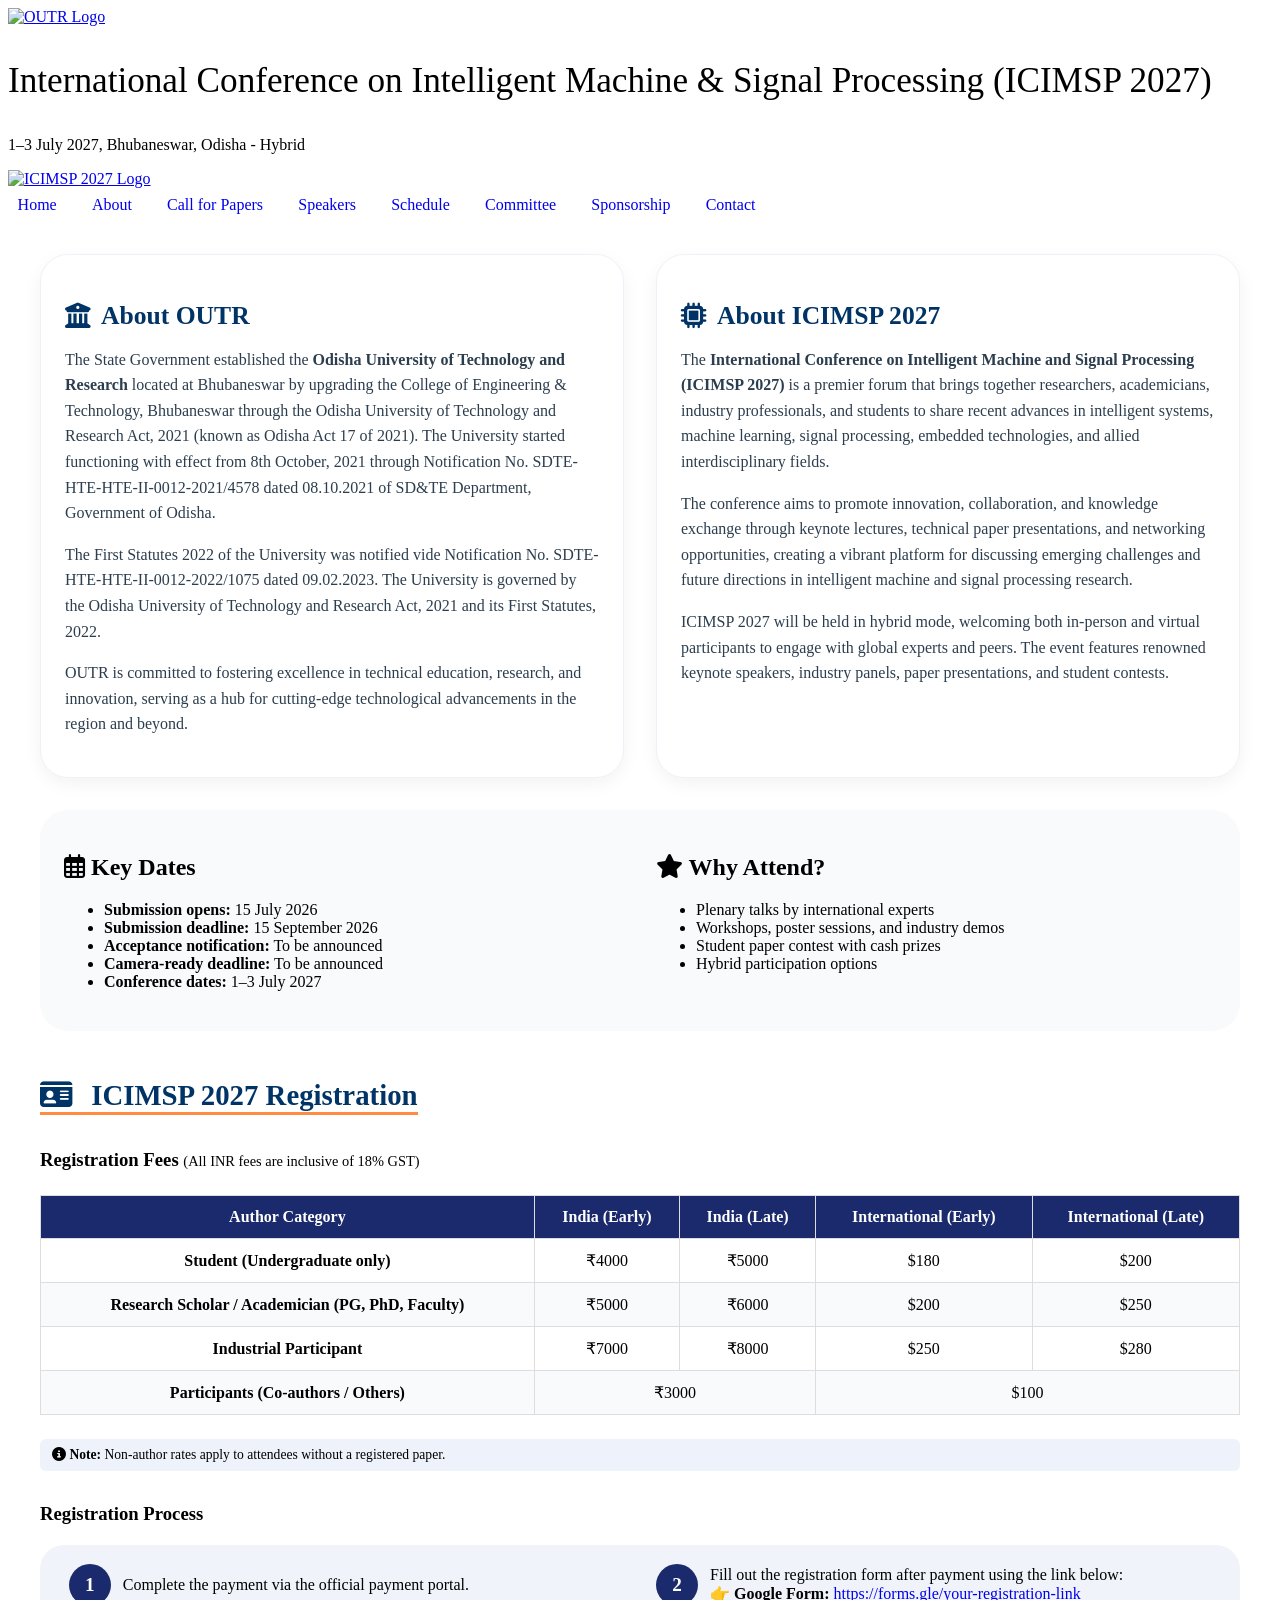
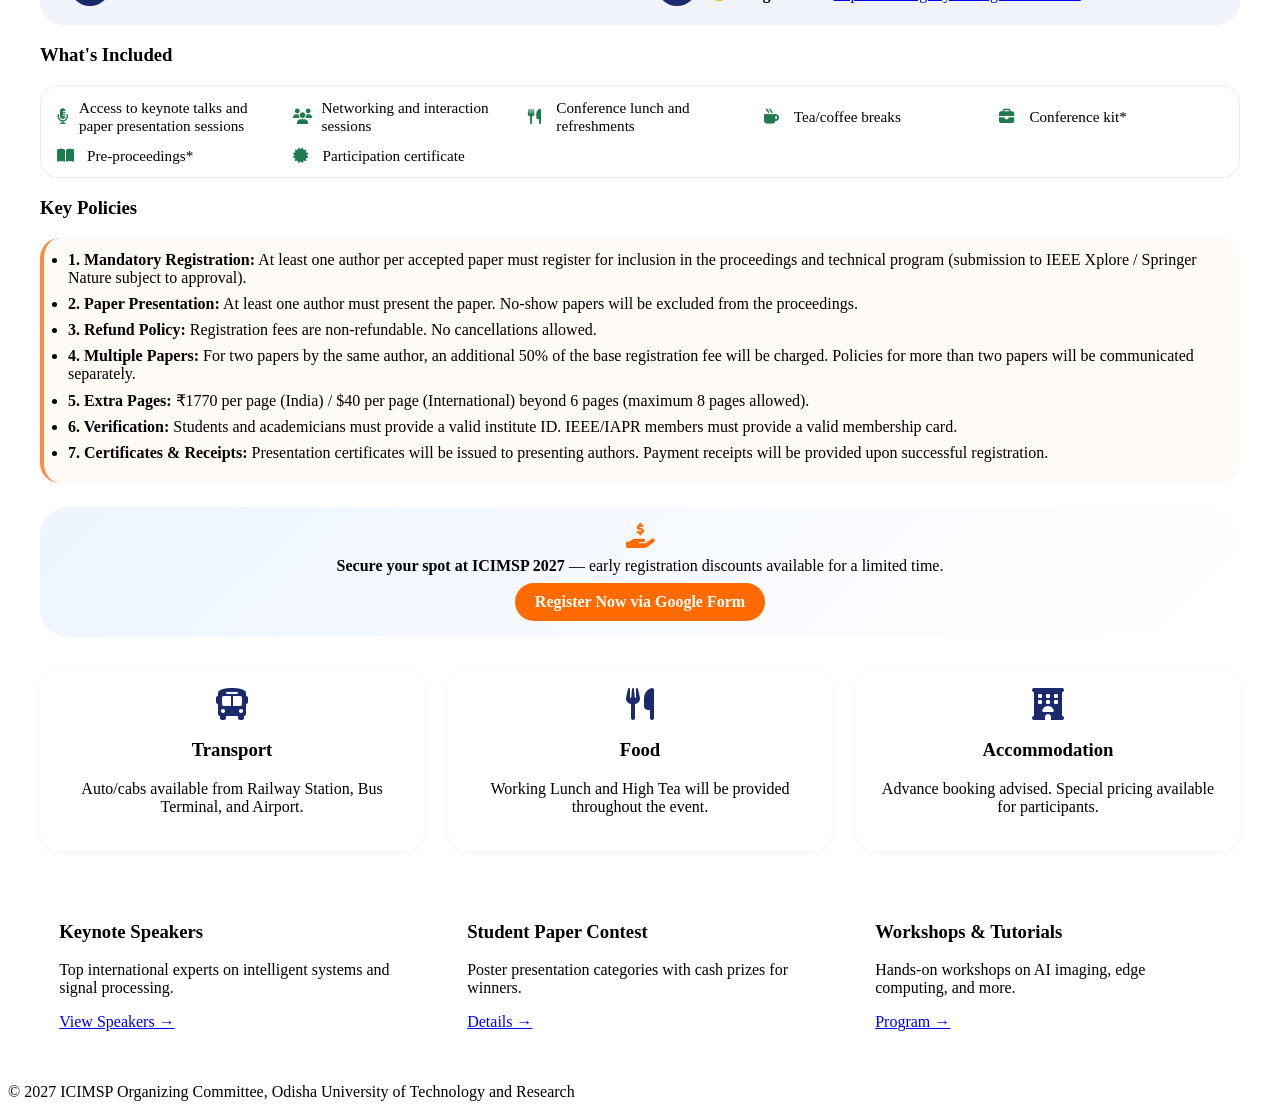
==== about.html @ 488ee4b3 "initial page" ====
<!DOCTYPE html>
<html lang="en">
<head>
<meta charset="utf-8" />
<meta name="viewport" content="width=device-width, initial-scale=1" />
<title>About & Registration - ICIMSP 2027</title>
<link rel="stylesheet" href="css/main.css" />
<link rel="stylesheet" href="https://cdnjs.cloudflare.com/ajax/libs/font-awesome/6.5.0/css/all.min.css" />

<style>
/* Basic dropdown nav */
.main-nav { list-style: none; margin: 0; padding: 0; display: flex; gap: 1rem; align-items: center; }
.main-nav li { position: relative; }
.main-nav a { text-decoration: none; padding: 0.5rem 0.6rem; display: inline-block; }
.main-nav .dropdown > a::after { content: " ▾"; font-size: 0.9em; margin-left: 0.25rem; }
.main-nav .submenu {
  display: none;
  position: absolute;
  left: 0;
  top: calc(100% + 0.2rem);
  background: white;
  border: 1px solid #ddd;
  list-style: none;
  padding: 0.4rem 0;
  min-width: 220px;
  box-shadow: 0 6px 18px rgba(0,0,0,0.06);
  z-index: 10;
}
.main-nav .submenu li a { display: block; padding: 0.45rem 0.8rem; white-space: nowrap; }
.main-nav .dropdown:hover .submenu, .main-nav .dropdown:focus-within .submenu { display: block; }
@media (max-width: 700px) {
  .main-nav { flex-direction: column; align-items: stretch; }
  .main-nav .submenu { position: static; border: none; box-shadow: none; }
}

/* Registration table styles */
.reg-table-wrapper {
  overflow-x: auto;
  margin: 1.5rem 0;
}
.reg-table {
  width: 100%;
  border-collapse: collapse;
  background: white;
  box-shadow: 0 2px 8px rgba(0,0,0,0.05);
}
.reg-table th, .reg-table td {
  border: 1px solid #ddd;
  padding: 12px 10px;
  text-align: center;
  vertical-align: middle;
}
.reg-table th {
  background: #1a2a6c;
  color: white;
  font-weight: 600;
}
.reg-table tr:nth-child(even) {
  background: #f9fafc;
}
.reg-note {
  font-size: 0.85rem;
  background: #eef2fa;
  padding: 8px 12px;
  border-radius: 6px;
  margin-top: 8px;
}
.process-steps {
  display: flex;
  flex-wrap: wrap;
  gap: 2rem;
  margin: 1.2rem 0;
  background: #f0f4fa;
  padding: 1.2rem 1.8rem;
  border-radius: 24px;
}
.process-step {
  flex: 1;
  min-width: 180px;
  display: flex;
  align-items: center;
  gap: 12px;
}
.process-step .step-icon {
  background: #1a2a6c;
  color: white;
  width: 42px;
  height: 42px;
  border-radius: 42px;
  display: inline-flex;
  align-items: center;
  justify-content: center;
  font-weight: bold;
  font-size: 1.2rem;
}
.inclusion-grid {
  display: grid;
  grid-template-columns: repeat(auto-fill, minmax(220px, 1fr));
  gap: 12px;
  background: #ffffff;
  padding: 0.8rem 1rem;
  border-radius: 18px;
  border: 1px solid #e2edf2;
  margin: 1rem 0;
}
.inclusion-item {
  display: flex;
  align-items: center;
  gap: 10px;
  font-size: 0.95rem;
}
.inclusion-item i {
  color: #1f7b4d;
  width: 20px;
}
.policy-list {
  background: #fefaf5;
  padding: 0.8rem 1.5rem;
  border-radius: 20px;
  border-left: 4px solid #ff8c42;
  margin-top: 1.2rem;
}
.policy-list li {
  margin-bottom: 0.5rem;
}
.section-title {
  font-size: 1.8rem;
  color: #003366;
  border-bottom: 3px solid #ff8c42;
  display: inline-block;
  margin-bottom: 1rem;
}
.reg-cta {
  background: linear-gradient(135deg, #eef5ff 0%, #ffffff 100%);
  padding: 1rem 1.5rem;
  border-radius: 28px;
  margin: 1.5rem 0;
  text-align: center;
}
.reg-button {
  background: #ff6b00;
  color: white;
  padding: 10px 20px;
  border-radius: 40px;
  text-decoration: none;
  font-weight: bold;
  display: inline-block;
  margin-top: 8px;
}
.about-grid {
  display: grid;
  grid-template-columns: 1fr 1fr;
  gap: 2rem;
  margin: 2rem 0;
}
.about-card {
  background: white;
  border-radius: 28px;
  padding: 1.5rem;
  box-shadow: 0 6px 18px rgba(0,0,0,0.05);
  border: 1px solid #eef2f8;
}
.about-card h2 {
  color: #003366;
  font-size: 1.6rem;
  margin-bottom: 1rem;
  display: flex;
  align-items: center;
  gap: 10px;
}
.about-card p {
  line-height: 1.6;
  color: #2c3e4e;
  margin-bottom: 1rem;
}
.key-dates {
  background: #f8fafc;
  border-radius: 28px;
  padding: 1.5rem;
  margin: 1.5rem 0;
}
.container {
  max-width: 1280px;
  margin: 0 auto;
  padding: 0 2rem;
}
.grid-two-columns {
  display: grid;
  grid-template-columns: 1fr 1fr;
  gap: 2rem;
}
@media (max-width: 800px) {
  .about-grid, .grid-two-columns { grid-template-columns: 1fr; }
  .container { padding: 0 1.2rem; }
}
</style>
</head>
<body>
<header>
  <div class="header-inner">
    <div class="logo-left">
      <a href="index.html" aria-label="OUTR home">
        <img src="images/outr-logo.png" alt="OUTR Logo" class="logo-large" />
      </a>
    </div>
    <div class="header-center">
      <p style="font-size:2.2rem;font-weight:500;">
        International Conference on Intelligent Machine & Signal Processing (ICIMSP 2027)
      </p>
      <p>1–3 July 2027, Bhubaneswar, Odisha - Hybrid</p>
    </div>
    <div class="logo-right">
      <a href="index.html" aria-label="ICIMSP 2027 home">
        <img src="images/ICIMSP.png" alt="ICIMSP 2027 Logo" class="logo-large" />
      </a>
    </div>
  </div>
  <nav aria-label="Main navigation">
    <ul class="main-nav">
      <li><a href="index.html">Home</a></li>
      <li><a href="about.html" class="active">About</a></li>
      <li><a href="call-for-papers.html">Call for Papers</a></li>
      <li><a href="speakers.html">Speakers</a></li>
      <li><a href="schedule.html">Schedule</a></li>
      <li><a href="committee.html">Committee</a></li>
      <li><a href="sponsorship.html">Sponsorship</a></li>
      <li><a href="contact.html">Contact</a></li>
    </ul>
  </nav>
</header>

<main>
  <!-- About OUTR + About ICIMSP (replaces old hero) -->
  <div class="container">
    <div class="about-grid">
      <div class="about-card">
        <h2><i class="fas fa-university"></i> About OUTR</h2>
        <p>The State Government established the <strong>Odisha University of Technology and Research</strong> located at Bhubaneswar by upgrading the College of Engineering & Technology, Bhubaneswar through the Odisha University of Technology and Research Act, 2021 (known as Odisha Act 17 of 2021). The University started functioning with effect from 8th October, 2021 through Notification No. SDTE-HTE-HTE-II-0012-2021/4578 dated 08.10.2021 of SD&TE Department, Government of Odisha.</p>
        <p>The First Statutes 2022 of the University was notified vide Notification No. SDTE-HTE-HTE-II-0012-2022/1075 dated 09.02.2023. The University is governed by the Odisha University of Technology and Research Act, 2021 and its First Statutes, 2022.</p>
        <p>OUTR is committed to fostering excellence in technical education, research, and innovation, serving as a hub for cutting-edge technological advancements in the region and beyond.</p>
      </div>
      <div class="about-card">
        <h2><i class="fas fa-microchip"></i> About ICIMSP 2027</h2>
        <p>The <strong>International Conference on Intelligent Machine and Signal Processing (ICIMSP 2027)</strong> is a premier forum that brings together researchers, academicians, industry professionals, and students to share recent advances in intelligent systems, machine learning, signal processing, embedded technologies, and allied interdisciplinary fields.</p>
        <p>The conference aims to promote innovation, collaboration, and knowledge exchange through keynote lectures, technical paper presentations, and networking opportunities, creating a vibrant platform for discussing emerging challenges and future directions in intelligent machine and signal processing research.</p>
        <p>ICIMSP 2027 will be held in hybrid mode, welcoming both in-person and virtual participants to engage with global experts and peers. The event features renowned keynote speakers, industry panels, paper presentations, and student contests.</p>
      </div>
    </div>

    <!-- Key dates and reasons (preserved but updated date) -->
    <div class="key-dates">
      <div class="grid-two-columns">
        <div>
          <h2><i class="far fa-calendar-alt"></i> Key Dates</h2>
          <ul>
            <li><strong>Submission opens:</strong> 15 July 2026</li>
            <li><strong>Submission deadline:</strong> 15 September 2026</li>
            <li><strong>Acceptance notification:</strong> To be announced</li>
            <li><strong>Camera-ready deadline:</strong> To be announced</li>
            <li><strong>Conference dates:</strong> 1–3 July 2027</li>
          </ul>
        </div>
        <div>
          <h2><i class="fas fa-star"></i> Why Attend?</h2>
          <ul>
            <li>Plenary talks by international experts</li>
            <li>Workshops, poster sessions, and industry demos</li>
            <li>Student paper contest with cash prizes</li>
            <li>Hybrid participation options</li>
          </ul>
        </div>
      </div>
    </div>
  </div>

  <!-- REGISTRATION SECTION (full details) -->
  <section id="registration-section" style="scroll-margin-top: 80px;">
    <div class="container">
      <h2 class="section-title"><i class="fas fa-id-card" style="margin-right: 12px;"></i> ICIMSP 2027 Registration</h2>
      
      <!-- Registration Fees Table -->
      <h3>Registration Fees <span style="font-size: 0.9rem; font-weight: normal;">(All INR fees are inclusive of 18% GST)</span></h3>
      <div class="reg-table-wrapper">
        <table class="reg-table">
          <thead>
            <tr>
              <th>Author Category</th>
              <th>India (Early)</th>
              <th>India (Late)</th>
              <th>International (Early)</th>
              <th>International (Late)</th>
            </tr>
          </thead>
          <tbody>
            <tr>
              <td><strong>Student (Undergraduate only)</strong></td>
              <td>₹4000</td>
              <td>₹5000</td>
              <td>$180</td>
              <td>$200</td>
            </tr>
            <tr>
              <td><strong>Research Scholar / Academician (PG, PhD, Faculty)</strong></td>
              <td>₹5000</td>
              <td>₹6000</td>
              <td>$200</td>
              <td>$250</td>
            </tr>
            <tr>
              <td><strong>Industrial Participant</strong></td>
              <td>₹7000</td>
              <td>₹8000</td>
              <td>$250</td>
              <td>$280</td>
            </tr>
            <tr>
              <td><strong>Participants (Co-authors / Others)</strong></td>
              <td colspan="2">₹3000</td>
              <td colspan="2">$100</td>
            </tr>
          </tbody>
        </table>
      </div>
      <div class="reg-note">
        <i class="fas fa-info-circle"></i> <strong>Note:</strong> Non-author rates apply to attendees without a registered paper.
      </div>

      <!-- Registration Process -->
      <h3 style="margin-top: 2rem;">Registration Process</h3>
      <div class="process-steps">
        <div class="process-step">
          <span class="step-icon">1</span>
          <span>Complete the payment via the official payment portal.</span>
        </div>
        <div class="process-step">
          <span class="step-icon">2</span>
          <span>Fill out the registration form after payment using the link below:<br/>
          <strong>👉 Google Form:</strong> <a href="https://forms.gle/your-registration-link" target="_blank">https://forms.gle/your-registration-link</a></span>
        </div>
      </div>

      <!-- What's Included -->
      <h3>What's Included</h3>
      <div class="inclusion-grid">
        <div class="inclusion-item"><i class="fas fa-microphone-alt"></i> Access to keynote talks and paper presentation sessions</div>
        <div class="inclusion-item"><i class="fas fa-users"></i> Networking and interaction sessions</div>
        <div class="inclusion-item"><i class="fas fa-utensils"></i> Conference lunch and refreshments</div>
        <div class="inclusion-item"><i class="fas fa-mug-hot"></i> Tea/coffee breaks</div>
        <div class="inclusion-item"><i class="fas fa-briefcase"></i> Conference kit*</div>
        <div class="inclusion-item"><i class="fas fa-book-open"></i> Pre-proceedings*</div>
        <div class="inclusion-item"><i class="fas fa-certificate"></i> Participation certificate</div>
      </div>

      <!-- Key Policies -->
      <h3>Key Policies</h3>
      <ul class="policy-list">
        <li><strong>1. Mandatory Registration:</strong> At least one author per accepted paper must register for inclusion in the proceedings and technical program (submission to IEEE Xplore / Springer Nature subject to approval).</li>
        <li><strong>2. Paper Presentation:</strong> At least one author must present the paper. No-show papers will be excluded from the proceedings.</li>
        <li><strong>3. Refund Policy:</strong> Registration fees are non-refundable. No cancellations allowed.</li>
        <li><strong>4. Multiple Papers:</strong> For two papers by the same author, an additional 50% of the base registration fee will be charged. Policies for more than two papers will be communicated separately.</li>
        <li><strong>5. Extra Pages:</strong> ₹1770 per page (India) / $40 per page (International) beyond 6 pages (maximum 8 pages allowed).</li>
        <li><strong>6. Verification:</strong> Students and academicians must provide a valid institute ID. IEEE/IAPR members must provide a valid membership card.</li>
        <li><strong>7. Certificates & Receipts:</strong> Presentation certificates will be issued to presenting authors. Payment receipts will be provided upon successful registration.</li>
      </ul>

      <!-- CTA box for registration -->
      <div class="reg-cta">
        <i class="fas fa-hand-holding-usd" style="font-size: 1.6rem; color:#ff6b00;"></i>
        <p style="margin: 8px 0 0;"><strong>Secure your spot at ICIMSP 2027</strong> — early registration discounts available for a limited time.</p>
        <a href="https://forms.gle/your-registration-link" class="reg-button" target="_blank">Register Now via Google Form</a>
      </div>
    </div>
  </section>

  <!-- Venue info preserved from original about (kept as reference) -->
  <section class="venue-info" aria-label="Visitor information and venue">
    <div class="container">
      <div style="display: grid; grid-template-columns: repeat(auto-fit, minmax(240px, 1fr)); gap: 1.5rem; margin: 2rem 0;">
        <article class="info-card" style="background: white; border-radius: 20px; padding: 1.2rem; text-align: center; box-shadow: 0 2px 8px rgba(0,0,0,0.05);">
          <i class="fas fa-bus" style="font-size: 2rem; color:#1a2a6c;"></i>
          <h3>Transport</h3>
          <p>Auto/cabs available from Railway Station, Bus Terminal, and Airport.</p>
        </article>
        <article class="info-card" style="background: white; border-radius: 20px; padding: 1.2rem; text-align: center; box-shadow: 0 2px 8px rgba(0,0,0,0.05);">
          <i class="fas fa-utensils" style="font-size: 2rem; color:#1a2a6c;"></i>
          <h3>Food</h3>
          <p>Working Lunch and High Tea will be provided throughout the event.</p>
        </article>
        <article class="info-card" style="background: white; border-radius: 20px; padding: 1.2rem; text-align: center; box-shadow: 0 2px 8px rgba(0,0,0,0.05);">
          <i class="fas fa-hotel" style="font-size: 2rem; color:#1a2a6c;"></i>
          <h3>Accommodation</h3>
          <p>Advance booking advised. Special pricing available for participants.</p>
        </article>
      </div>
    </div>
  </section>

  <!-- Featured highlights -->
  <section class="featured" aria-label="Featured highlights">
    <div class="container">
      <div style="display: grid; grid-template-columns: repeat(auto-fit, minmax(260px, 1fr)); gap: 1.5rem; margin: 1rem 0 2rem;">
        <article class="card" style="background: white; padding: 1.2rem; border-radius: 24px;">
          <h3>Keynote Speakers</h3>
          <p>Top international experts on intelligent systems and signal processing.</p>
          <a href="speakers.html">View Speakers →</a>
        </article>
        <article class="card" style="background: white; padding: 1.2rem; border-radius: 24px;">
          <h3>Student Paper Contest</h3>
          <p>Poster presentation categories with cash prizes for winners.</p>
          <a href="call-for-papers.html">Details →</a>
        </article>
        <article class="card" style="background: white; padding: 1.2rem; border-radius: 24px;">
          <h3>Workshops & Tutorials</h3>
          <p>Hands-on workshops on AI imaging, edge computing, and more.</p>
          <a href="schedule.html">Program →</a>
        </article>
      </div>
    </div>
  </section>
</main>

<footer>
  <p>© 2027 ICIMSP Organizing Committee, Odisha University of Technology and Research</p>
</footer>
</body>
</html>
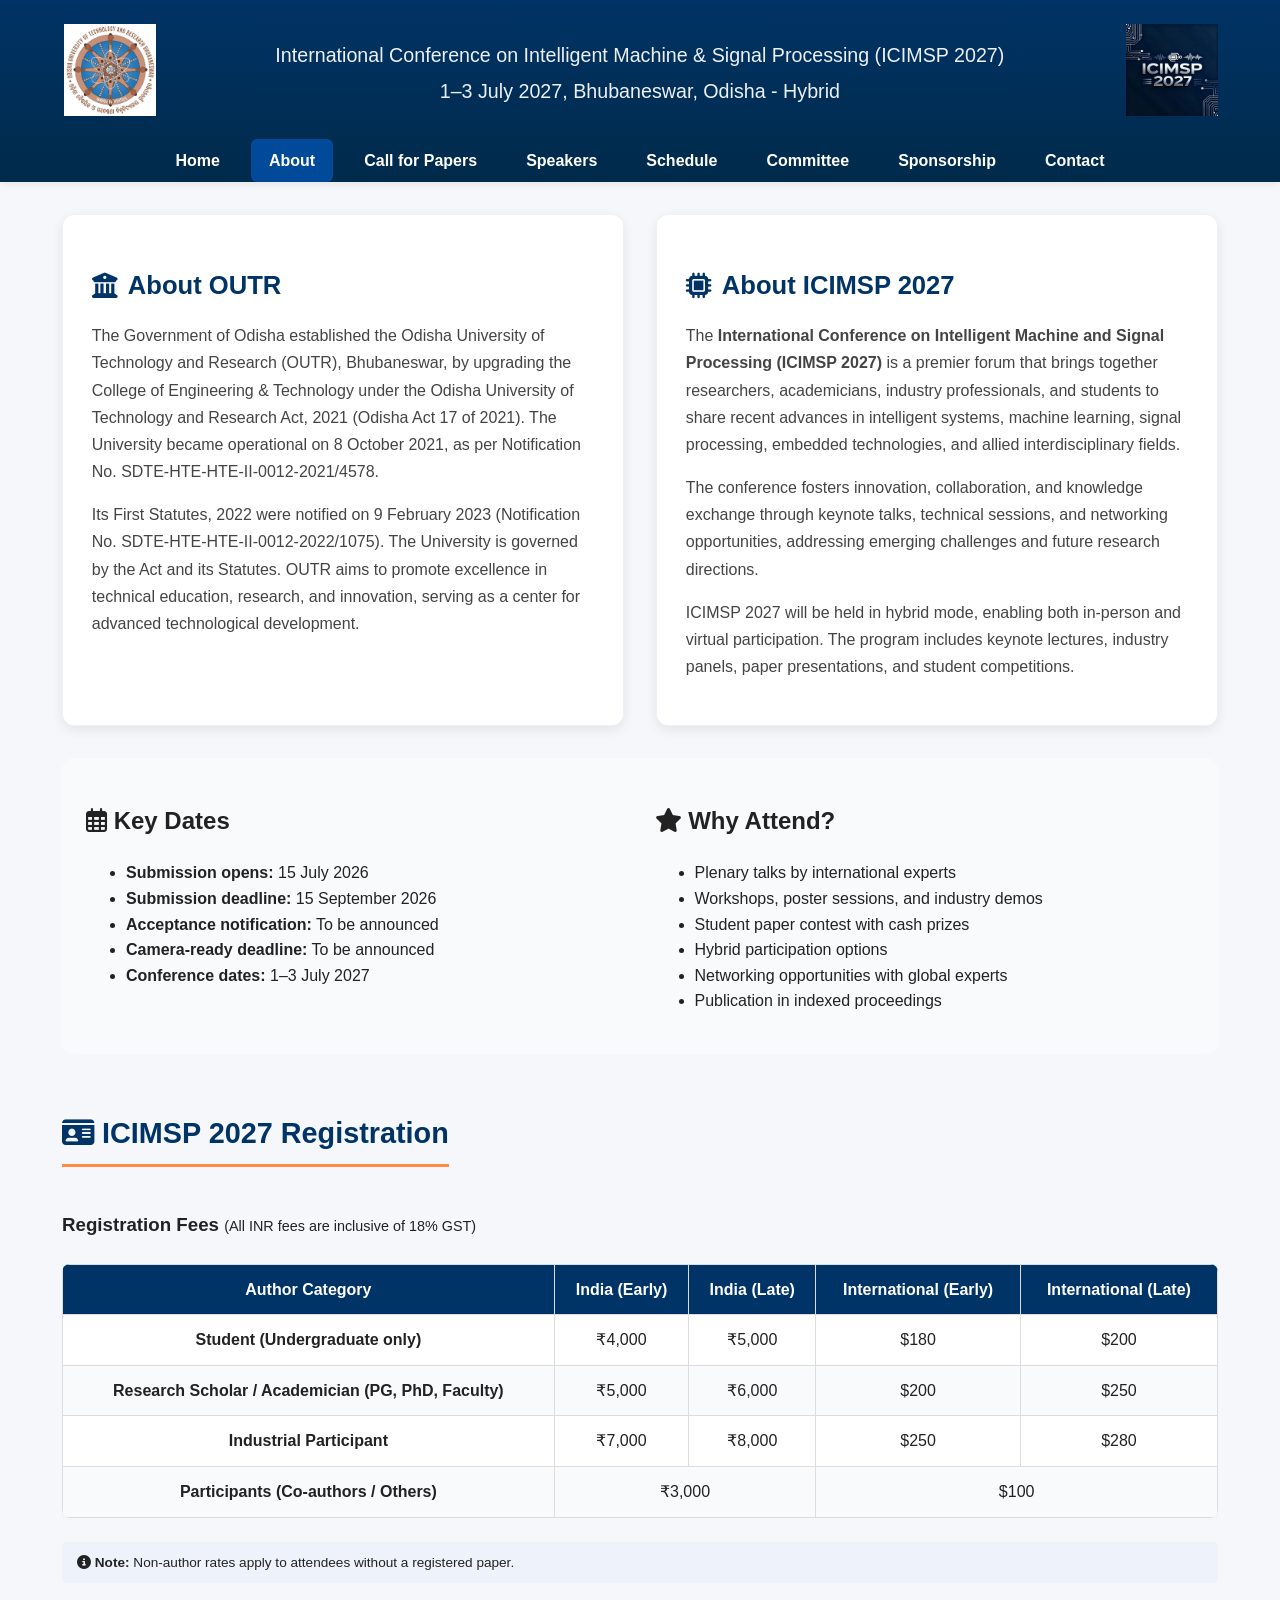
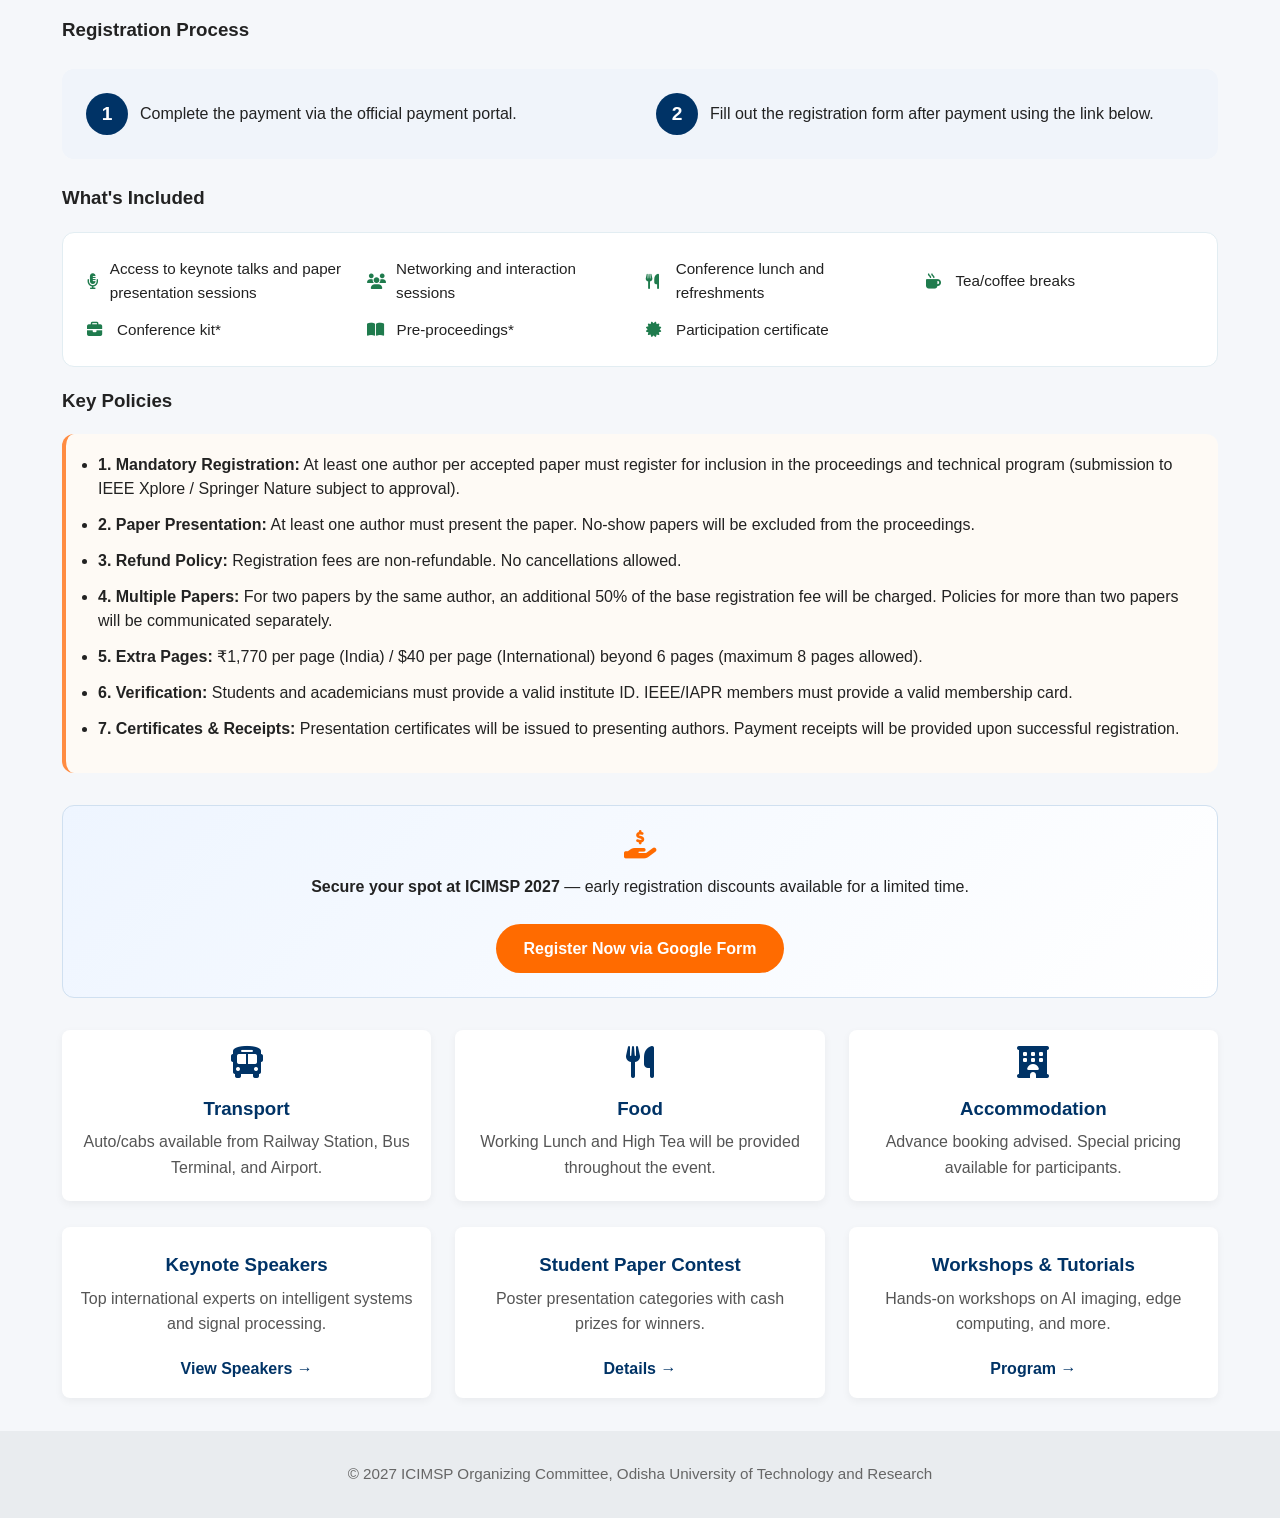
==== commit aecfa255: "Add files via upload" ====
--- a/about.html
+++ b/about.html
@@ -6,193 +6,203 @@
 <title>About & Registration - ICIMSP 2027</title>
 <link rel="stylesheet" href="css/main.css" />
 <link rel="stylesheet" href="https://cdnjs.cloudflare.com/ajax/libs/font-awesome/6.5.0/css/all.min.css" />
-
 <style>
-/* Basic dropdown nav */
-.main-nav { list-style: none; margin: 0; padding: 0; display: flex; gap: 1rem; align-items: center; }
-.main-nav li { position: relative; }
-.main-nav a { text-decoration: none; padding: 0.5rem 0.6rem; display: inline-block; }
-.main-nav .dropdown > a::after { content: " ▾"; font-size: 0.9em; margin-left: 0.25rem; }
-.main-nav .submenu {
-  display: none;
-  position: absolute;
-  left: 0;
-  top: calc(100% + 0.2rem);
-  background: white;
-  border: 1px solid #ddd;
-  list-style: none;
-  padding: 0.4rem 0;
-  min-width: 220px;
-  box-shadow: 0 6px 18px rgba(0,0,0,0.06);
-  z-index: 10;
-}
-.main-nav .submenu li a { display: block; padding: 0.45rem 0.8rem; white-space: nowrap; }
-.main-nav .dropdown:hover .submenu, .main-nav .dropdown:focus-within .submenu { display: block; }
-@media (max-width: 700px) {
-  .main-nav { flex-direction: column; align-items: stretch; }
-  .main-nav .submenu { position: static; border: none; box-shadow: none; }
-}
-
-/* Registration table styles */
-.reg-table-wrapper {
-  overflow-x: auto;
-  margin: 1.5rem 0;
-}
-.reg-table {
-  width: 100%;
-  border-collapse: collapse;
-  background: white;
-  box-shadow: 0 2px 8px rgba(0,0,0,0.05);
-}
-.reg-table th, .reg-table td {
-  border: 1px solid #ddd;
-  padding: 12px 10px;
-  text-align: center;
-  vertical-align: middle;
-}
-.reg-table th {
-  background: #1a2a6c;
-  color: white;
-  font-weight: 600;
-}
-.reg-table tr:nth-child(even) {
-  background: #f9fafc;
-}
-.reg-note {
-  font-size: 0.85rem;
-  background: #eef2fa;
-  padding: 8px 12px;
-  border-radius: 6px;
-  margin-top: 8px;
-}
-.process-steps {
-  display: flex;
-  flex-wrap: wrap;
-  gap: 2rem;
-  margin: 1.2rem 0;
-  background: #f0f4fa;
-  padding: 1.2rem 1.8rem;
-  border-radius: 24px;
-}
-.process-step {
-  flex: 1;
-  min-width: 180px;
-  display: flex;
-  align-items: center;
-  gap: 12px;
-}
-.process-step .step-icon {
-  background: #1a2a6c;
-  color: white;
-  width: 42px;
-  height: 42px;
-  border-radius: 42px;
-  display: inline-flex;
-  align-items: center;
-  justify-content: center;
-  font-weight: bold;
-  font-size: 1.2rem;
-}
-.inclusion-grid {
-  display: grid;
-  grid-template-columns: repeat(auto-fill, minmax(220px, 1fr));
-  gap: 12px;
-  background: #ffffff;
-  padding: 0.8rem 1rem;
-  border-radius: 18px;
-  border: 1px solid #e2edf2;
-  margin: 1rem 0;
-}
-.inclusion-item {
-  display: flex;
-  align-items: center;
-  gap: 10px;
-  font-size: 0.95rem;
-}
-.inclusion-item i {
-  color: #1f7b4d;
-  width: 20px;
-}
-.policy-list {
-  background: #fefaf5;
-  padding: 0.8rem 1.5rem;
-  border-radius: 20px;
-  border-left: 4px solid #ff8c42;
-  margin-top: 1.2rem;
-}
-.policy-list li {
-  margin-bottom: 0.5rem;
-}
-.section-title {
-  font-size: 1.8rem;
-  color: #003366;
-  border-bottom: 3px solid #ff8c42;
-  display: inline-block;
-  margin-bottom: 1rem;
-}
-.reg-cta {
-  background: linear-gradient(135deg, #eef5ff 0%, #ffffff 100%);
-  padding: 1rem 1.5rem;
-  border-radius: 28px;
-  margin: 1.5rem 0;
-  text-align: center;
-}
-.reg-button {
-  background: #ff6b00;
-  color: white;
-  padding: 10px 20px;
-  border-radius: 40px;
-  text-decoration: none;
-  font-weight: bold;
-  display: inline-block;
-  margin-top: 8px;
-}
-.about-grid {
-  display: grid;
-  grid-template-columns: 1fr 1fr;
-  gap: 2rem;
-  margin: 2rem 0;
-}
-.about-card {
-  background: white;
-  border-radius: 28px;
-  padding: 1.5rem;
-  box-shadow: 0 6px 18px rgba(0,0,0,0.05);
-  border: 1px solid #eef2f8;
-}
-.about-card h2 {
-  color: #003366;
-  font-size: 1.6rem;
-  margin-bottom: 1rem;
-  display: flex;
-  align-items: center;
-  gap: 10px;
-}
-.about-card p {
-  line-height: 1.6;
-  color: #2c3e4e;
-  margin-bottom: 1rem;
-}
-.key-dates {
-  background: #f8fafc;
-  border-radius: 28px;
-  padding: 1.5rem;
-  margin: 1.5rem 0;
-}
-.container {
-  max-width: 1280px;
-  margin: 0 auto;
-  padding: 0 2rem;
-}
-.grid-two-columns {
-  display: grid;
-  grid-template-columns: 1fr 1fr;
-  gap: 2rem;
-}
-@media (max-width: 800px) {
-  .about-grid, .grid-two-columns { grid-template-columns: 1fr; }
-  .container { padding: 0 1.2rem; }
-}
+  /* About page specific styles */
+  .about-grid {
+    display: grid;
+    grid-template-columns: 1fr 1fr;
+    gap: 2rem;
+    margin: 2rem 0;
+  }
+  
+  .about-card {
+    background: #fff;
+    border-radius: 12px;
+    padding: 1.8rem;
+    box-shadow: 0 4px 12px rgba(0,0,0,0.08);
+    border: 1px solid #eef2f8;
+  }
+  
+  .about-card h2 {
+    color: #003366;
+    font-size: 1.6rem;
+    margin-bottom: 1rem;
+    display: flex;
+    align-items: center;
+    gap: 10px;
+  }
+  
+  .about-card p {
+    line-height: 1.7;
+    color: #444;
+    margin-bottom: 1rem;
+  }
+  
+  .section-title {
+    font-size: 1.8rem;
+    color: #003366;
+    border-bottom: 3px solid #ff8c42;
+    display: inline-block;
+    margin-bottom: 1.5rem;
+    padding-bottom: 0.5rem;
+  }
+  
+  .reg-table-wrapper {
+    overflow-x: auto;
+    margin: 1.5rem 0;
+  }
+  
+  .reg-table {
+    width: 100%;
+    border-collapse: collapse;
+    background: #fff;
+    border-radius: 8px;
+    overflow: hidden;
+    box-shadow: 0 2px 8px rgba(0,0,0,0.05);
+  }
+  
+  .reg-table th,
+  .reg-table td {
+    border: 1px solid #ddd;
+    padding: 12px 10px;
+    text-align: center;
+    vertical-align: middle;
+  }
+  
+  .reg-table th {
+    background: #003366;
+    color: #fff;
+    font-weight: 600;
+  }
+  
+  .reg-table tr:nth-child(even) {
+    background: #f9fafc;
+  }
+  
+  .reg-note {
+    font-size: 0.85rem;
+    background: #eef2fa;
+    padding: 10px 15px;
+    border-radius: 6px;
+    margin-top: 8px;
+  }
+  
+  .process-steps {
+    display: flex;
+    flex-wrap: wrap;
+    gap: 2rem;
+    margin: 1.5rem 0;
+    background: #f0f4fa;
+    padding: 1.5rem;
+    border-radius: 12px;
+  }
+  
+  .process-step {
+    flex: 1;
+    min-width: 200px;
+    display: flex;
+    align-items: center;
+    gap: 12px;
+  }
+  
+  .process-step .step-icon {
+    background: #003366;
+    color: #fff;
+    width: 42px;
+    height: 42px;
+    border-radius: 50%;
+    display: inline-flex;
+    align-items: center;
+    justify-content: center;
+    font-weight: bold;
+    font-size: 1.2rem;
+    flex-shrink: 0;
+  }
+  
+  .inclusion-grid {
+    display: grid;
+    grid-template-columns: repeat(auto-fill, minmax(240px, 1fr));
+    gap: 12px;
+    background: #fff;
+    padding: 1.5rem;
+    border-radius: 12px;
+    border: 1px solid #e2edf2;
+    margin: 1rem 0;
+  }
+  
+  .inclusion-item {
+    display: flex;
+    align-items: center;
+    gap: 10px;
+    font-size: 0.95rem;
+  }
+  
+  .inclusion-item i {
+    color: #1f7b4d;
+    width: 20px;
+  }
+  
+  .policy-list {
+    background: #fefaf5;
+    padding: 1.2rem 2rem;
+    border-radius: 12px;
+    border-left: 4px solid #ff8c42;
+    margin: 1rem 0;
+  }
+  
+  .policy-list li {
+    margin-bottom: 0.75rem;
+    line-height: 1.5;
+  }
+  
+  .reg-cta {
+    background: linear-gradient(135deg, #eef5ff 0%, #ffffff 100%);
+    padding: 1.5rem;
+    border-radius: 12px;
+    margin: 2rem 0;
+    text-align: center;
+    border: 1px solid #d0e0f0;
+  }
+  
+  .reg-button {
+    background: #ff6b00;
+    color: #fff;
+    padding: 12px 28px;
+    border-radius: 40px;
+    text-decoration: none;
+    font-weight: bold;
+    display: inline-block;
+    margin-top: 12px;
+    transition: background 0.2s;
+  }
+  
+  .reg-button:hover {
+    background: #e05a00;
+  }
+  
+  .key-dates-section {
+    background: #f8fafc;
+    border-radius: 12px;
+    padding: 1.5rem;
+    margin: 2rem 0;
+  }
+  
+  @media (max-width: 800px) {
+    .about-grid {
+      grid-template-columns: 1fr;
+      gap: 1.5rem;
+    }
+    .process-steps {
+      flex-direction: column;
+      gap: 1rem;
+    }
+    .process-step {
+      min-width: auto;
+    }
+    .inclusion-grid {
+      grid-template-columns: 1fr;
+    }
+  }
 </style>
 </head>
 <body>
@@ -204,9 +214,7 @@
       </a>
     </div>
     <div class="header-center">
-      <p style="font-size:2.2rem;font-weight:500;">
-        International Conference on Intelligent Machine & Signal Processing (ICIMSP 2027)
-      </p>
+      <p>International Conference on Intelligent Machine & Signal Processing (ICIMSP 2027)</p>
       <p>1–3 July 2027, Bhubaneswar, Odisha - Hybrid</p>
     </div>
     <div class="logo-right">
@@ -230,25 +238,27 @@
 </header>
 
 <main>
-  <!-- About OUTR + About ICIMSP (replaces old hero) -->
   <div class="container">
+    <!-- About Section -->
     <div class="about-grid">
       <div class="about-card">
         <h2><i class="fas fa-university"></i> About OUTR</h2>
-        <p>The State Government established the <strong>Odisha University of Technology and Research</strong> located at Bhubaneswar by upgrading the College of Engineering & Technology, Bhubaneswar through the Odisha University of Technology and Research Act, 2021 (known as Odisha Act 17 of 2021). The University started functioning with effect from 8th October, 2021 through Notification No. SDTE-HTE-HTE-II-0012-2021/4578 dated 08.10.2021 of SD&TE Department, Government of Odisha.</p>
-        <p>The First Statutes 2022 of the University was notified vide Notification No. SDTE-HTE-HTE-II-0012-2022/1075 dated 09.02.2023. The University is governed by the Odisha University of Technology and Research Act, 2021 and its First Statutes, 2022.</p>
-        <p>OUTR is committed to fostering excellence in technical education, research, and innovation, serving as a hub for cutting-edge technological advancements in the region and beyond.</p>
+
+
+<p>The Government of Odisha established the Odisha University of Technology and Research (OUTR), Bhubaneswar, by upgrading the College of Engineering & Technology under the Odisha University of Technology and Research Act, 2021 (Odisha Act 17 of 2021). The University became operational on 8 October 2021, as per Notification No. SDTE-HTE-HTE-II-0012-2021/4578. 
+<p> Its First Statutes, 2022 were notified on 9 February 2023 (Notification No. SDTE-HTE-HTE-II-0012-2022/1075). The University is governed by the Act and its Statutes. OUTR aims to promote excellence in technical education, research, and innovation, serving as a center for advanced technological development.<p>
+       
       </div>
       <div class="about-card">
         <h2><i class="fas fa-microchip"></i> About ICIMSP 2027</h2>
         <p>The <strong>International Conference on Intelligent Machine and Signal Processing (ICIMSP 2027)</strong> is a premier forum that brings together researchers, academicians, industry professionals, and students to share recent advances in intelligent systems, machine learning, signal processing, embedded technologies, and allied interdisciplinary fields.</p>
-        <p>The conference aims to promote innovation, collaboration, and knowledge exchange through keynote lectures, technical paper presentations, and networking opportunities, creating a vibrant platform for discussing emerging challenges and future directions in intelligent machine and signal processing research.</p>
-        <p>ICIMSP 2027 will be held in hybrid mode, welcoming both in-person and virtual participants to engage with global experts and peers. The event features renowned keynote speakers, industry panels, paper presentations, and student contests.</p>
-      </div>
-    </div>
-
-    <!-- Key dates and reasons (preserved but updated date) -->
-    <div class="key-dates">
+        <p>The conference fosters innovation, collaboration, and knowledge exchange through keynote talks, technical sessions, and networking opportunities, addressing emerging challenges and future research directions.</p>
+        <p>ICIMSP 2027 will be held in hybrid mode, enabling both in-person and virtual participation. The program includes keynote lectures, industry panels, paper presentations, and student competitions.</p>
+      </div>
+    </div>
+
+    <!-- Key Dates Section -->
+    <div class="key-dates-section">
       <div class="grid-two-columns">
         <div>
           <h2><i class="far fa-calendar-alt"></i> Key Dates</h2>
@@ -267,16 +277,16 @@
             <li>Workshops, poster sessions, and industry demos</li>
             <li>Student paper contest with cash prizes</li>
             <li>Hybrid participation options</li>
+            <li>Networking opportunities with global experts</li>
+            <li>Publication in indexed proceedings</li>
           </ul>
         </div>
       </div>
     </div>
-  </div>
-
-  <!-- REGISTRATION SECTION (full details) -->
-  <section id="registration-section" style="scroll-margin-top: 80px;">
-    <div class="container">
-      <h2 class="section-title"><i class="fas fa-id-card" style="margin-right: 12px;"></i> ICIMSP 2027 Registration</h2>
+
+    <!-- Registration Section -->
+    <section id="registration-section" style="scroll-margin-top: 80px;">
+      <h2 class="section-title"><i class="fas fa-id-card"></i> ICIMSP 2027 Registration</h2>
       
       <!-- Registration Fees Table -->
       <h3>Registration Fees <span style="font-size: 0.9rem; font-weight: normal;">(All INR fees are inclusive of 18% GST)</span></h3>
@@ -294,28 +304,28 @@
           <tbody>
             <tr>
               <td><strong>Student (Undergraduate only)</strong></td>
-              <td>₹4000</td>
-              <td>₹5000</td>
+              <td>₹4,000</td>
+              <td>₹5,000</td>
               <td>$180</td>
               <td>$200</td>
             </tr>
             <tr>
               <td><strong>Research Scholar / Academician (PG, PhD, Faculty)</strong></td>
-              <td>₹5000</td>
-              <td>₹6000</td>
+              <td>₹5,000</td>
+              <td>₹6,000</td>
               <td>$200</td>
               <td>$250</td>
             </tr>
             <tr>
               <td><strong>Industrial Participant</strong></td>
-              <td>₹7000</td>
-              <td>₹8000</td>
+              <td>₹7,000</td>
+              <td>₹8,000</td>
               <td>$250</td>
               <td>$280</td>
             </tr>
             <tr>
               <td><strong>Participants (Co-authors / Others)</strong></td>
-              <td colspan="2">₹3000</td>
+              <td colspan="2">₹3,000</td>
               <td colspan="2">$100</td>
             </tr>
           </tbody>
@@ -334,8 +344,7 @@
         </div>
         <div class="process-step">
           <span class="step-icon">2</span>
-          <span>Fill out the registration form after payment using the link below:<br/>
-          <strong>👉 Google Form:</strong> <a href="https://forms.gle/your-registration-link" target="_blank">https://forms.gle/your-registration-link</a></span>
+          <span>Fill out the registration form after payment using the link below.</span>
         </div>
       </div>
 
@@ -358,36 +367,36 @@
         <li><strong>2. Paper Presentation:</strong> At least one author must present the paper. No-show papers will be excluded from the proceedings.</li>
         <li><strong>3. Refund Policy:</strong> Registration fees are non-refundable. No cancellations allowed.</li>
         <li><strong>4. Multiple Papers:</strong> For two papers by the same author, an additional 50% of the base registration fee will be charged. Policies for more than two papers will be communicated separately.</li>
-        <li><strong>5. Extra Pages:</strong> ₹1770 per page (India) / $40 per page (International) beyond 6 pages (maximum 8 pages allowed).</li>
+        <li><strong>5. Extra Pages:</strong> ₹1,770 per page (India) / $40 per page (International) beyond 6 pages (maximum 8 pages allowed).</li>
         <li><strong>6. Verification:</strong> Students and academicians must provide a valid institute ID. IEEE/IAPR members must provide a valid membership card.</li>
         <li><strong>7. Certificates & Receipts:</strong> Presentation certificates will be issued to presenting authors. Payment receipts will be provided upon successful registration.</li>
       </ul>
 
       <!-- CTA box for registration -->
       <div class="reg-cta">
-        <i class="fas fa-hand-holding-usd" style="font-size: 1.6rem; color:#ff6b00;"></i>
-        <p style="margin: 8px 0 0;"><strong>Secure your spot at ICIMSP 2027</strong> — early registration discounts available for a limited time.</p>
+        <i class="fas fa-hand-holding-usd" style="font-size: 1.8rem; color:#ff6b00;"></i>
+        <p style="margin: 12px 0;"><strong>Secure your spot at ICIMSP 2027</strong> — early registration discounts available for a limited time.</p>
         <a href="https://forms.gle/your-registration-link" class="reg-button" target="_blank">Register Now via Google Form</a>
       </div>
-    </div>
-  </section>
-
-  <!-- Venue info preserved from original about (kept as reference) -->
+    </section>
+  </div>
+
+  <!-- Venue Information -->
   <section class="venue-info" aria-label="Visitor information and venue">
     <div class="container">
-      <div style="display: grid; grid-template-columns: repeat(auto-fit, minmax(240px, 1fr)); gap: 1.5rem; margin: 2rem 0;">
-        <article class="info-card" style="background: white; border-radius: 20px; padding: 1.2rem; text-align: center; box-shadow: 0 2px 8px rgba(0,0,0,0.05);">
-          <i class="fas fa-bus" style="font-size: 2rem; color:#1a2a6c;"></i>
+      <div class="grid-three-cards">
+        <article class="info-card">
+          <i class="fas fa-bus"></i>
           <h3>Transport</h3>
           <p>Auto/cabs available from Railway Station, Bus Terminal, and Airport.</p>
         </article>
-        <article class="info-card" style="background: white; border-radius: 20px; padding: 1.2rem; text-align: center; box-shadow: 0 2px 8px rgba(0,0,0,0.05);">
-          <i class="fas fa-utensils" style="font-size: 2rem; color:#1a2a6c;"></i>
+        <article class="info-card">
+          <i class="fas fa-utensils"></i>
           <h3>Food</h3>
           <p>Working Lunch and High Tea will be provided throughout the event.</p>
         </article>
-        <article class="info-card" style="background: white; border-radius: 20px; padding: 1.2rem; text-align: center; box-shadow: 0 2px 8px rgba(0,0,0,0.05);">
-          <i class="fas fa-hotel" style="font-size: 2rem; color:#1a2a6c;"></i>
+        <article class="info-card">
+          <i class="fas fa-hotel"></i>
           <h3>Accommodation</h3>
           <p>Advance booking advised. Special pricing available for participants.</p>
         </article>
@@ -395,22 +404,22 @@
     </div>
   </section>
 
-  <!-- Featured highlights -->
+  <!-- Featured Highlights -->
   <section class="featured" aria-label="Featured highlights">
     <div class="container">
-      <div style="display: grid; grid-template-columns: repeat(auto-fit, minmax(260px, 1fr)); gap: 1.5rem; margin: 1rem 0 2rem;">
-        <article class="card" style="background: white; padding: 1.2rem; border-radius: 24px;">
+      <div class="grid-three-cards">
+        <article class="card">
           <h3>Keynote Speakers</h3>
           <p>Top international experts on intelligent systems and signal processing.</p>
           <a href="speakers.html">View Speakers →</a>
         </article>
-        <article class="card" style="background: white; padding: 1.2rem; border-radius: 24px;">
+        <article class="card">
           <h3>Student Paper Contest</h3>
           <p>Poster presentation categories with cash prizes for winners.</p>
           <a href="call-for-papers.html">Details →</a>
         </article>
-        <article class="card" style="background: white; padding: 1.2rem; border-radius: 24px;">
-          <h3>Workshops & Tutorials</h3>
+        <article class="card">
+          <h3>Workshops &amp; Tutorials</h3>
           <p>Hands-on workshops on AI imaging, edge computing, and more.</p>
           <a href="schedule.html">Program →</a>
         </article>
@@ -420,7 +429,7 @@
 </main>
 
 <footer>
-  <p>© 2027 ICIMSP Organizing Committee, Odisha University of Technology and Research</p>
+  <p>&copy; 2027 ICIMSP Organizing Committee, Odisha University of Technology and Research</p>
 </footer>
 </body>
 </html>
--- a/css/main.css
+++ b/css/main.css
@@ -0,0 +1,511 @@
+/* ========================================================
+   ICIMSP 2027 - Conference Website Responsive CSS
+======================================================== */
+
+/* ---------- Reset & Base Styles ---------- */
+*,
+*::before,
+*::after { box-sizing: border-box; }
+
+html, body {
+  height: 100%;
+  margin: 0;
+  font-family: -apple-system, BlinkMacSystemFont, "Segoe UI", Roboto, "Helvetica Neue", Arial, sans-serif;
+  background: #f5f7fa;
+  color: #222;
+  line-height: 1.6;
+  font-size: 16px;
+}
+
+/* Full width containers for main sections */
+body > header, .hero, body > footer {
+  width: 100vw;
+  margin-left: calc(-50vw + 50%);
+  margin-right: calc(-50vw + 50%);
+}
+
+/* ---------- Utility Container ---------- */
+.container {
+  width: 100%;
+  max-width: 1200px;
+  margin: 0 auto;
+  padding: 0 22px;
+  box-sizing: border-box;
+}
+
+/* ---------- Header & Navigation ---------- */
+header {
+  background: linear-gradient(180deg, #003366, #002a4a);
+  color: #fff;
+  padding: 24px 0 0 0;
+  box-shadow: 0 2px 8px rgba(0,0,0,0.08);
+  text-align: center;
+}
+.header-inner {
+  display: flex;
+  justify-content: space-between;
+  align-items: center;
+  flex-wrap: wrap;
+  max-width: 1200px;
+  margin: 0 auto;
+  padding: 0 22px;
+}
+.logo-left img.logo-large { height: 92px; margin-left: 2px; }
+.logo-right img.logo-large { height: 92px; margin-left: 2px; }
+.header-center { flex: 2 1 340px; min-width: 330px; padding: 8px 0; }
+.header-center h1 {
+  margin: 0 0 2px 0;
+  font-size: 2.1rem;
+  font-weight: 700;
+  letter-spacing: 1.2px;
+}
+.header-center p {
+  font-size: 1.23rem;
+  font-weight: 500;
+  margin: 4px 0;
+  opacity: 0.93;
+}
+
+/* ---------- Navigation Menu ---------- */
+nav[aria-label="Main navigation"] { margin-top: 15px; }
+.main-nav {
+  display: flex;
+  justify-content: center;
+  list-style: none;
+  gap: 13px;
+  margin: 0;
+  padding: 0;
+  flex-wrap: wrap;
+}
+.main-nav a {
+  color: #fff;
+  background: transparent;
+  text-decoration: none;
+  font-weight: 600;
+  padding: 9px 18px;
+  border-radius: 6px;
+  display: inline-block;
+  transition: background 0.2s, color 0.2s;
+}
+.main-nav a.active, .main-nav a:hover, .main-nav a:focus {
+  background: #004a99;
+  outline: none;
+}
+
+/* ---------- Dropdown / Submenu Styles (for Committee menu) ---------- */
+/* Mark dropdown parent */
+.main-nav .dropdown { position: relative; }
+
+/* Add caret indicator for dropdown parents */
+.main-nav .dropdown > a::after {
+  content: " ▾";
+  font-size: 0.9em;
+  margin-left: 0.25rem;
+}
+
+/* Submenu container */
+.main-nav .submenu {
+  display: none;
+  position: absolute;
+  left: 0;
+  top: calc(100% + 0.2rem);
+  background: #ffffff;
+  border: 1px solid #ddd;
+  list-style: none;
+  padding: 0.25rem 0;
+  min-width: 220px;
+  box-shadow: 0 6px 18px rgba(0,0,0,0.06);
+  z-index: 10;
+  border-radius: 6px;
+}
+
+/* Submenu items */
+.main-nav .submenu li { margin: 0; }
+.main-nav .submenu li a {
+  display: block;
+  padding: 0.45rem 0.8rem;
+  white-space: nowrap;
+  color: #003366;
+  font-weight: 600;
+  background: transparent;
+  text-decoration: none;
+}
+
+/* Hover / focus states for submenu links */
+.main-nav .submenu li a:hover,
+.main-nav .submenu li a:focus {
+  background: #f1f7ff;
+  outline: none;
+}
+
+/* Show submenu on hover/focus for desktop */
+.main-nav .dropdown:hover .submenu,
+.main-nav .dropdown:focus-within .submenu {
+  display: block;
+}
+
+/* Ensure keyboard users can see focus */
+.main-nav .dropdown:focus-within > a {
+  background: #004a99;
+}
+
+/* Mobile / narrow screens: let submenu flow in-document */
+@media (max-width: 700px) {
+  .main-nav { flex-direction: column; align-items: stretch; }
+  .main-nav .submenu {
+    position: static;
+    border: none;
+    box-shadow: none;
+    display: none; /* keep collapsed by default on small screen */
+    padding-left: 1rem;
+  }
+  /* Simple reveal when parent has .open (JS can toggle this), fallback for keyboard: show on focus-within */
+  .main-nav .dropdown.open .submenu,
+  .main-nav .dropdown:focus-within .submenu {
+    display: block;
+  }
+  /* make submenu links match nav style on mobile */
+  .main-nav .submenu li a {
+    color: #fff;
+    padding-left: 1.6rem;
+    background: transparent;
+    font-weight: 600;
+  }
+  .main-nav .submenu li a:hover,
+  .main-nav .submenu li a:focus {
+    background: rgba(255,255,255,0.06);
+  }
+}
+
+/* ---------- Hero Section ---------- */
+.hero {
+  background: #e1eaf8;
+  padding: 44px 0 38px 0;
+}
+.hero .container {
+  display: flex;
+  flex-wrap: wrap;
+  gap: 28px;
+  align-items: center;
+  justify-content: space-between;
+}
+.hero-text { flex: 1 1 410px; min-width: 300px; }
+.hero-text h2 {
+  font-size: 2.22rem;
+  color: #003366;
+  margin: 0 0 14px 0;
+  font-weight: 700;
+}
+.hero-text p { font-size: 1.10rem; color: #444; margin-bottom: 0.9rem; }
+.hero-buttons { display: flex; gap: 15px; margin-top: 10px; }
+.btn {
+  background: #003366;
+  color: #fff;
+  border: none;
+  border-radius: 6px;
+  padding: 0.65rem 1.3rem;
+  font-weight: 600;
+  font-size: 1rem;
+  cursor: pointer;
+  text-align: center;
+  text-decoration: none;
+  transition: background 0.2s;
+}
+.btn.secondary { background: #fff; color: #003366; border: 2px solid #003366; }
+.btn.tertiary { background: transparent; color: #003366; border: none; text-decoration: underline; font-size: 1rem; padding: 0.56rem 1rem; }
+
+/* ---------- Hero Image ---------- */
+.hero-image {
+  flex: 1 1 250px;
+  min-width: 200px;
+  display: flex;
+  align-items: center;
+  justify-content: center;
+}
+.hero-image img {
+  max-width: 340px;
+  border-radius: 9px;
+  box-shadow: 0 6px 18px rgba(0,0,0,0.09);
+  background: #fff;
+  padding: 0;
+}
+
+/* ---------- Section Grids ---------- */
+.grid-two-columns, .key-dates .container {
+  display: grid;
+  grid-template-columns: repeat(auto-fit, minmax(260px, 1fr));
+  gap: 29px;
+}
+.grid-three-cards {
+  display: grid;
+  grid-template-columns: repeat(auto-fit, minmax(210px, 1fr));
+  gap: 24px;
+  margin-top: 26px;
+}
+.grid-four-cards {
+  display: grid;
+  grid-template-columns: repeat(auto-fit, minmax(170px, 1fr));
+  gap: 17px;
+  margin: 1.4rem 0;
+}
+
+/* ---------- Cards & Info Blocks ---------- */
+.card, .info-card {
+  background: #fff;
+  border-radius: 8px;
+  padding: 1rem 1.1rem;
+  box-shadow: 0 3px 8px rgba(0,0,0,0.05);
+  text-align: center;
+}
+.info-card i { font-size: 2rem; color: #003366; margin-bottom: 0.5rem; }
+.card h3, .info-card h3 { margin: 0.45rem 0 0.34rem 0; color: #003366; font-weight: 700; }
+.card p, .info-card p { margin: 0.32rem 0 0.32rem 0; font-size: 1rem; color: #555; }
+.card a { color: #003366; font-weight: 600; text-decoration: none; margin-top: 14px; display: inline-block; transition: color 0.2s; }
+.card a:hover, .card a:focus { text-decoration: underline; outline: none; }
+
+/* ---------- Schedule Table ---------- */
+.schedule-table {
+  width: 100%;
+  border-collapse: collapse;
+  margin-top: 10px;
+}
+.schedule-table th, .schedule-table td {
+  padding: 8px 10px;
+  border-bottom: 1px solid #eee;
+  vertical-align: top;
+  text-align: left;
+}
+.schedule-table th { background: #f7fafc; color: #003057; font-weight: 700; }
+
+/* ---------- Schedule Tabs ---------- */
+.schedule-controls {
+  display: flex;
+  gap: 13px;
+  align-items: center;
+  flex-wrap: wrap;
+  margin-bottom: 11px;
+}
+.tab-btn {
+  background: #fff;
+  border: 1px solid #d7dbe0;
+  padding: 7px 14px;
+  border-radius: 8px;
+  cursor: pointer;
+  font-weight: 600;
+  transition: background 0.2s, border-color 0.2s;
+}
+.tab-btn[aria-selected="true"] {
+  background: #003366;
+  color: #fff;
+  border-color: #003366;
+}
+
+/* ---------- About Page Layout ---------- */
+.about-layout {
+  display: grid;
+  grid-template-columns: 155px 1fr;
+  gap: 15px;
+  margin: 1.3rem 0;
+  align-items: start;
+}
+@media (max-width: 700px) {
+  .about-layout { grid-template-columns: 1fr; gap: 12px; }
+}
+.about-aside {
+  background: #fff;
+  border-radius: 8px;
+  box-shadow: 0 2px 7px rgba(0,0,0,0.07);
+  padding: 0.55rem 0.36rem;
+  text-align: center;
+}
+.about-aside img {
+  width: 68px;
+  height: auto;
+  border-radius: 8px;
+  margin-bottom: 0.5rem;
+  box-shadow: 0 1px 4px rgba(0,0,0,0.06);
+}
+.quick-facts h3 { font-size: 1.05rem; margin-bottom: 0.43rem; }
+.quick-facts ul {
+  list-style-type: none;
+  padding: 0;
+  margin: 0;
+}
+.quick-facts ul li { margin: 0.05em 0; font-size: 0.96rem; }
+.about-aside figure img {
+  width: 100%;
+  border-radius: 8px;
+  margin-bottom: 0.46rem;
+}
+.about-aside figcaption {
+  font-size: 0.81rem;
+  color: #555;
+  margin-bottom: 0.33rem;
+}
+.about-main section, .about-main h2, .about-main h3 {
+  margin-bottom: 0.8rem;
+}
+.conference-topics { margin-top: 0.95rem; }
+
+/* ---------- Forms ---------- */
+form { display: flex; flex-direction: column; gap: 1rem; }
+label { font-weight: 600; }
+input[type="text"], input[type="email"], textarea {
+  font-size: 1rem; padding: 7px 10px; border: 1px solid #bbb; border-radius: 6px; resize: vertical;
+}
+textarea { min-height: 90px; }
+input[type="text"]:focus, input[type="email"]:focus, textarea:focus {
+  outline: none; border-color: #003366; box-shadow: 0 0 5px rgba(0,51,102,0.21);
+}
+button[type="submit"] { max-width: 160px; cursor: pointer; }
+
+/* ---------- Footer ---------- */
+footer {
+  text-align: center;
+  padding: 1rem 7px;
+  font-size: 0.95rem;
+  color: #666;
+  background: #e9ecef;
+  margin-top: 2.1rem;
+}
+
+/* ---------- Responsive Adjustments ---------- */
+@media (max-width: 1250px) {
+  .header-inner, .container { padding-left: 8px; padding-right: 8px; }
+  .about-layout { grid-template-columns: 1fr; }
+}
+@media (max-width: 760px) {
+  .header-inner { flex-direction: column; text-align: center; gap: 11px; }
+  .hero .container { flex-direction: column; align-items: stretch; gap: 14px; }
+  .main-nav { gap: 5px; }
+  .about-layout, .grid-two-columns, .grid-three-cards, .grid-four-cards {
+    grid-template-columns: 1fr; gap: 12px;
+  }
+}
+@media (max-width: 480px) {
+  .main-nav a { padding: 5px 7px; font-size: 0.89rem; }
+  .header-center h1 { font-size: 1.09rem; }
+}
+
+/* ---------- committee-grid ---------- */
+
+.committee-grid {
+  display: grid;
+  grid-template-columns: repeat(3, 1fr);
+  gap: 28px;
+  margin: 2rem 0;
+}
+.committee-col ul {
+  margin: 0 0 2rem 0;
+  padding-left: 1.2em;
+}
+.committee-col h2 {
+  font-size: 1.07rem;
+  color: #004a99;
+  margin: 1.2em 0 0.5em 0;
+}
+@media (max-width: 900px) {
+  .committee-grid {
+    grid-template-columns: 1fr;
+    gap: 20px;
+  }
+}
+
+/* ---------- contact-grid  ---------- */
+.contact-grid {
+  display: grid;
+  grid-template-columns: repeat(3, 1fr);
+  gap: 28px;
+  margin: 2rem 0;
+}
+.contact-col {
+  background: #fff;
+  border-radius: 8px;
+  padding: 1.2rem 1rem;
+  box-shadow: 0 2px 10px rgba(0,0,0,0.05);
+}
+
+.contact-col ul {
+  padding-left: 1em;
+  margin-bottom: 1.2rem;
+}
+.contact-col h2 {
+  font-size: 1.1rem;
+  color: #003366;
+  margin: 1.2em 0 0.7em 0;
+}
+@media (max-width: 900px) {
+  .contact-grid { grid-template-columns: 1fr; gap: 16px; }
+}
+.map-responsive iframe {
+  width: 100%;
+  min-height: 160px;
+  border: 0;
+  border-radius: 8px;
+}
+
+
+ /* ---------- speaker grid ---------- */
+.card-grid {
+  display: grid;
+  grid-template-columns: repeat(3, 1fr);
+  gap: 24px;
+}
+@media (max-width: 900px) {
+  .card-grid { grid-template-columns: 1fr; gap: 18px; }
+}
+.card img {
+  width: 100%;
+  max-height: 210px;
+  object-fit: cover;
+  border-radius: 8px;
+}
+
+/* ---------- Conference Tracks grid ---------- */
+.cfp-grid {
+  display: grid;
+  grid-template-columns: repeat(3, 1fr);
+  gap: 28px;
+  margin-bottom: 2.3rem;
+}
+.cfp-col {
+  min-width: 0;
+  background: #fff;
+  border-radius: 8px;
+  padding: 0.9rem 0.7rem;
+  box-shadow: 0 2px 8px rgba(0,0,0,0.05);
+}
+.cfp-col .card, .cfp-col .form-card {
+  margin-bottom: 18px;
+}
+.cfp-col details {
+  margin-bottom: 9px;
+}
+@media (max-width: 900px) {
+  .cfp-grid { grid-template-columns: 1fr; gap: 20px; }
+}
+/* Committee photo cards */
+.committee-card {
+  display: flex;
+  align-items: flex-start;
+  gap: 14px;
+  margin-bottom: 14px;
+}
+
+.committee-card img {
+  width: 85px;
+  height: 95px;
+  object-fit: cover;
+  border-radius: 6px;
+  background: #ddd;
+}
+
+.committee-card .info {
+  flex: 1;
+  font-size: 0.97rem;
+}
+
+.committee-card .info strong {
+  color: #003366;
+  font-size: 1rem;
+}
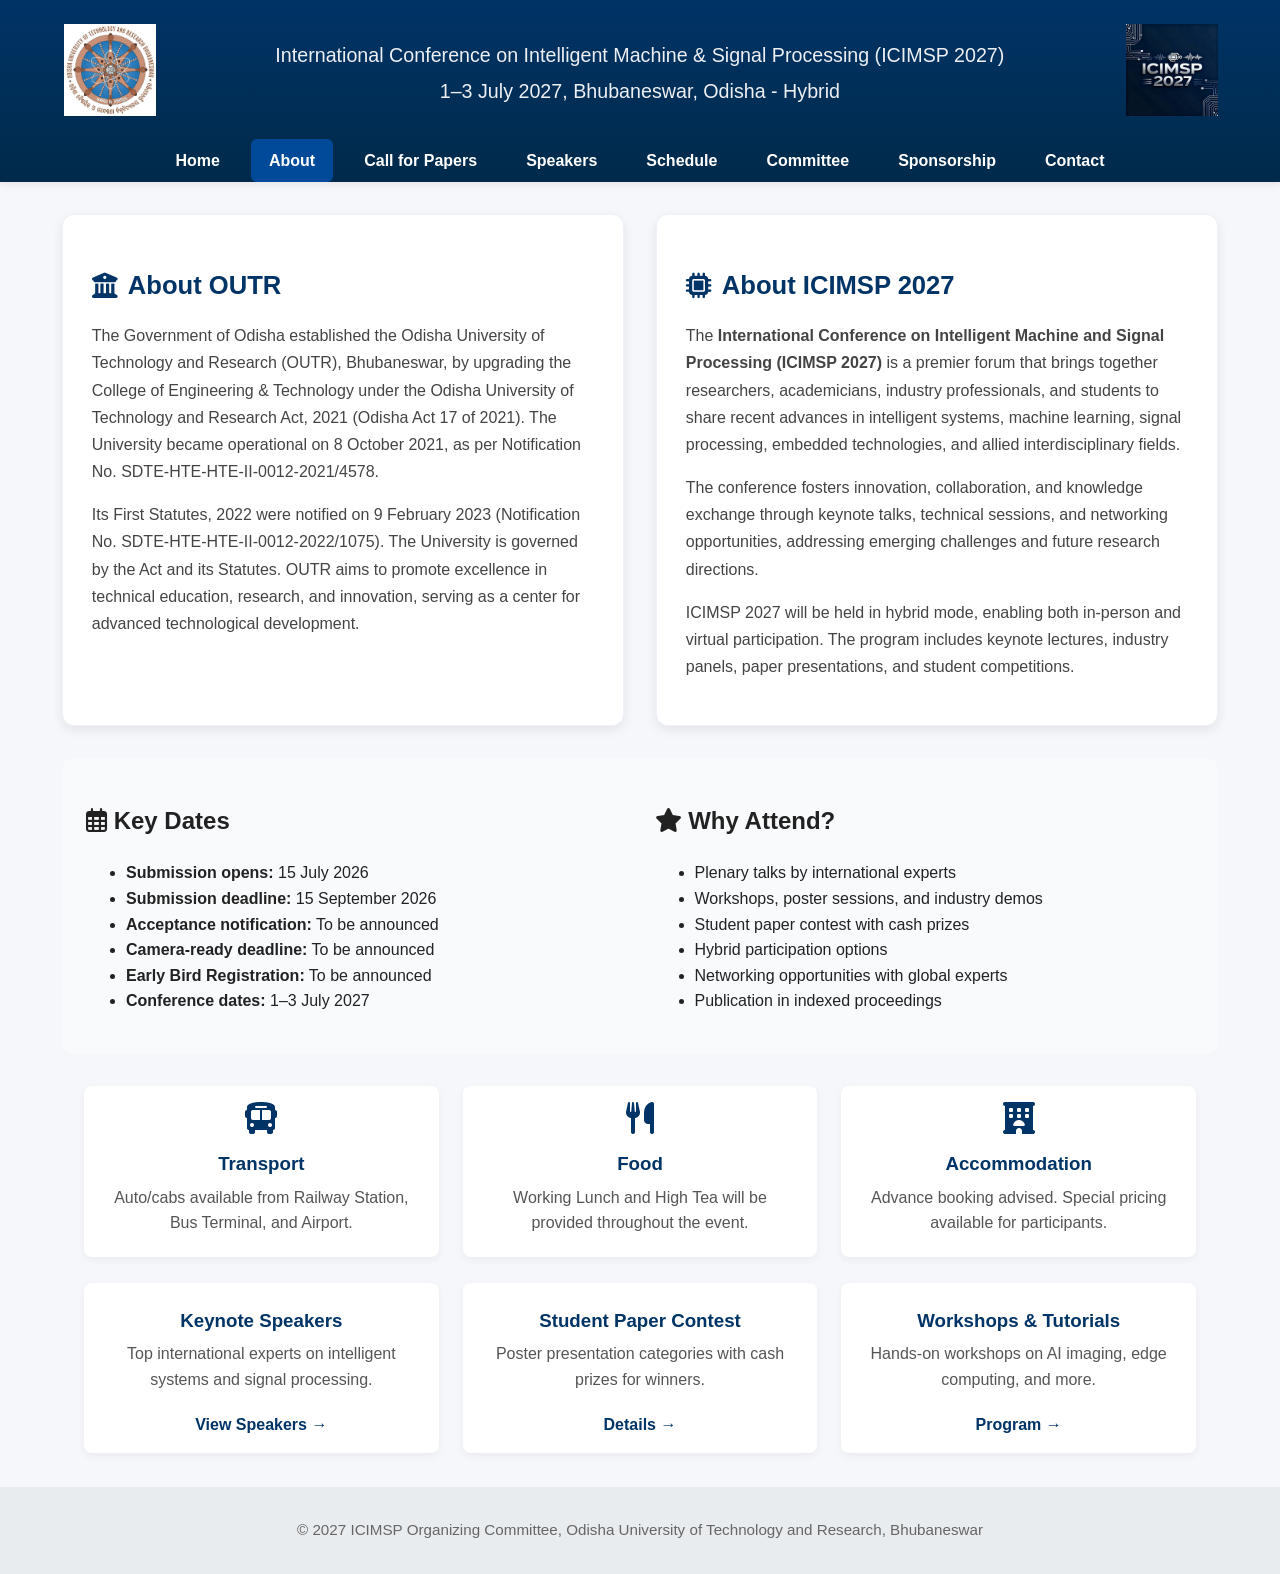
==== commit 461fd170: "Add files via upload" ====
--- a/about.html
+++ b/about.html
@@ -267,6 +267,8 @@
             <li><strong>Submission deadline:</strong> 15 September 2026</li>
             <li><strong>Acceptance notification:</strong> To be announced</li>
             <li><strong>Camera-ready deadline:</strong> To be announced</li>
+            <li><strong>Early Bird Registration:</strong> To be announced</li>
+
             <li><strong>Conference dates:</strong> 1–3 July 2027</li>
           </ul>
         </div>
@@ -284,102 +286,6 @@
       </div>
     </div>
 
-    <!-- Registration Section -->
-    <section id="registration-section" style="scroll-margin-top: 80px;">
-      <h2 class="section-title"><i class="fas fa-id-card"></i> ICIMSP 2027 Registration</h2>
-      
-      <!-- Registration Fees Table -->
-      <h3>Registration Fees <span style="font-size: 0.9rem; font-weight: normal;">(All INR fees are inclusive of 18% GST)</span></h3>
-      <div class="reg-table-wrapper">
-        <table class="reg-table">
-          <thead>
-            <tr>
-              <th>Author Category</th>
-              <th>India (Early)</th>
-              <th>India (Late)</th>
-              <th>International (Early)</th>
-              <th>International (Late)</th>
-            </tr>
-          </thead>
-          <tbody>
-            <tr>
-              <td><strong>Student (Undergraduate only)</strong></td>
-              <td>₹4,000</td>
-              <td>₹5,000</td>
-              <td>$180</td>
-              <td>$200</td>
-            </tr>
-            <tr>
-              <td><strong>Research Scholar / Academician (PG, PhD, Faculty)</strong></td>
-              <td>₹5,000</td>
-              <td>₹6,000</td>
-              <td>$200</td>
-              <td>$250</td>
-            </tr>
-            <tr>
-              <td><strong>Industrial Participant</strong></td>
-              <td>₹7,000</td>
-              <td>₹8,000</td>
-              <td>$250</td>
-              <td>$280</td>
-            </tr>
-            <tr>
-              <td><strong>Participants (Co-authors / Others)</strong></td>
-              <td colspan="2">₹3,000</td>
-              <td colspan="2">$100</td>
-            </tr>
-          </tbody>
-        </table>
-      </div>
-      <div class="reg-note">
-        <i class="fas fa-info-circle"></i> <strong>Note:</strong> Non-author rates apply to attendees without a registered paper.
-      </div>
-
-      <!-- Registration Process -->
-      <h3 style="margin-top: 2rem;">Registration Process</h3>
-      <div class="process-steps">
-        <div class="process-step">
-          <span class="step-icon">1</span>
-          <span>Complete the payment via the official payment portal.</span>
-        </div>
-        <div class="process-step">
-          <span class="step-icon">2</span>
-          <span>Fill out the registration form after payment using the link below.</span>
-        </div>
-      </div>
-
-      <!-- What's Included -->
-      <h3>What's Included</h3>
-      <div class="inclusion-grid">
-        <div class="inclusion-item"><i class="fas fa-microphone-alt"></i> Access to keynote talks and paper presentation sessions</div>
-        <div class="inclusion-item"><i class="fas fa-users"></i> Networking and interaction sessions</div>
-        <div class="inclusion-item"><i class="fas fa-utensils"></i> Conference lunch and refreshments</div>
-        <div class="inclusion-item"><i class="fas fa-mug-hot"></i> Tea/coffee breaks</div>
-        <div class="inclusion-item"><i class="fas fa-briefcase"></i> Conference kit*</div>
-        <div class="inclusion-item"><i class="fas fa-book-open"></i> Pre-proceedings*</div>
-        <div class="inclusion-item"><i class="fas fa-certificate"></i> Participation certificate</div>
-      </div>
-
-      <!-- Key Policies -->
-      <h3>Key Policies</h3>
-      <ul class="policy-list">
-        <li><strong>1. Mandatory Registration:</strong> At least one author per accepted paper must register for inclusion in the proceedings and technical program (submission to IEEE Xplore / Springer Nature subject to approval).</li>
-        <li><strong>2. Paper Presentation:</strong> At least one author must present the paper. No-show papers will be excluded from the proceedings.</li>
-        <li><strong>3. Refund Policy:</strong> Registration fees are non-refundable. No cancellations allowed.</li>
-        <li><strong>4. Multiple Papers:</strong> For two papers by the same author, an additional 50% of the base registration fee will be charged. Policies for more than two papers will be communicated separately.</li>
-        <li><strong>5. Extra Pages:</strong> ₹1,770 per page (India) / $40 per page (International) beyond 6 pages (maximum 8 pages allowed).</li>
-        <li><strong>6. Verification:</strong> Students and academicians must provide a valid institute ID. IEEE/IAPR members must provide a valid membership card.</li>
-        <li><strong>7. Certificates & Receipts:</strong> Presentation certificates will be issued to presenting authors. Payment receipts will be provided upon successful registration.</li>
-      </ul>
-
-      <!-- CTA box for registration -->
-      <div class="reg-cta">
-        <i class="fas fa-hand-holding-usd" style="font-size: 1.8rem; color:#ff6b00;"></i>
-        <p style="margin: 12px 0;"><strong>Secure your spot at ICIMSP 2027</strong> — early registration discounts available for a limited time.</p>
-        <a href="https://forms.gle/your-registration-link" class="reg-button" target="_blank">Register Now via Google Form</a>
-      </div>
-    </section>
-  </div>
 
   <!-- Venue Information -->
   <section class="venue-info" aria-label="Visitor information and venue">
@@ -429,7 +335,7 @@
 </main>
 
 <footer>
-  <p>&copy; 2027 ICIMSP Organizing Committee, Odisha University of Technology and Research</p>
+  <p>&copy; 2027 ICIMSP Organizing Committee, Odisha University of Technology and Research, Bhubaneswar</p>
 </footer>
 </body>
 </html>
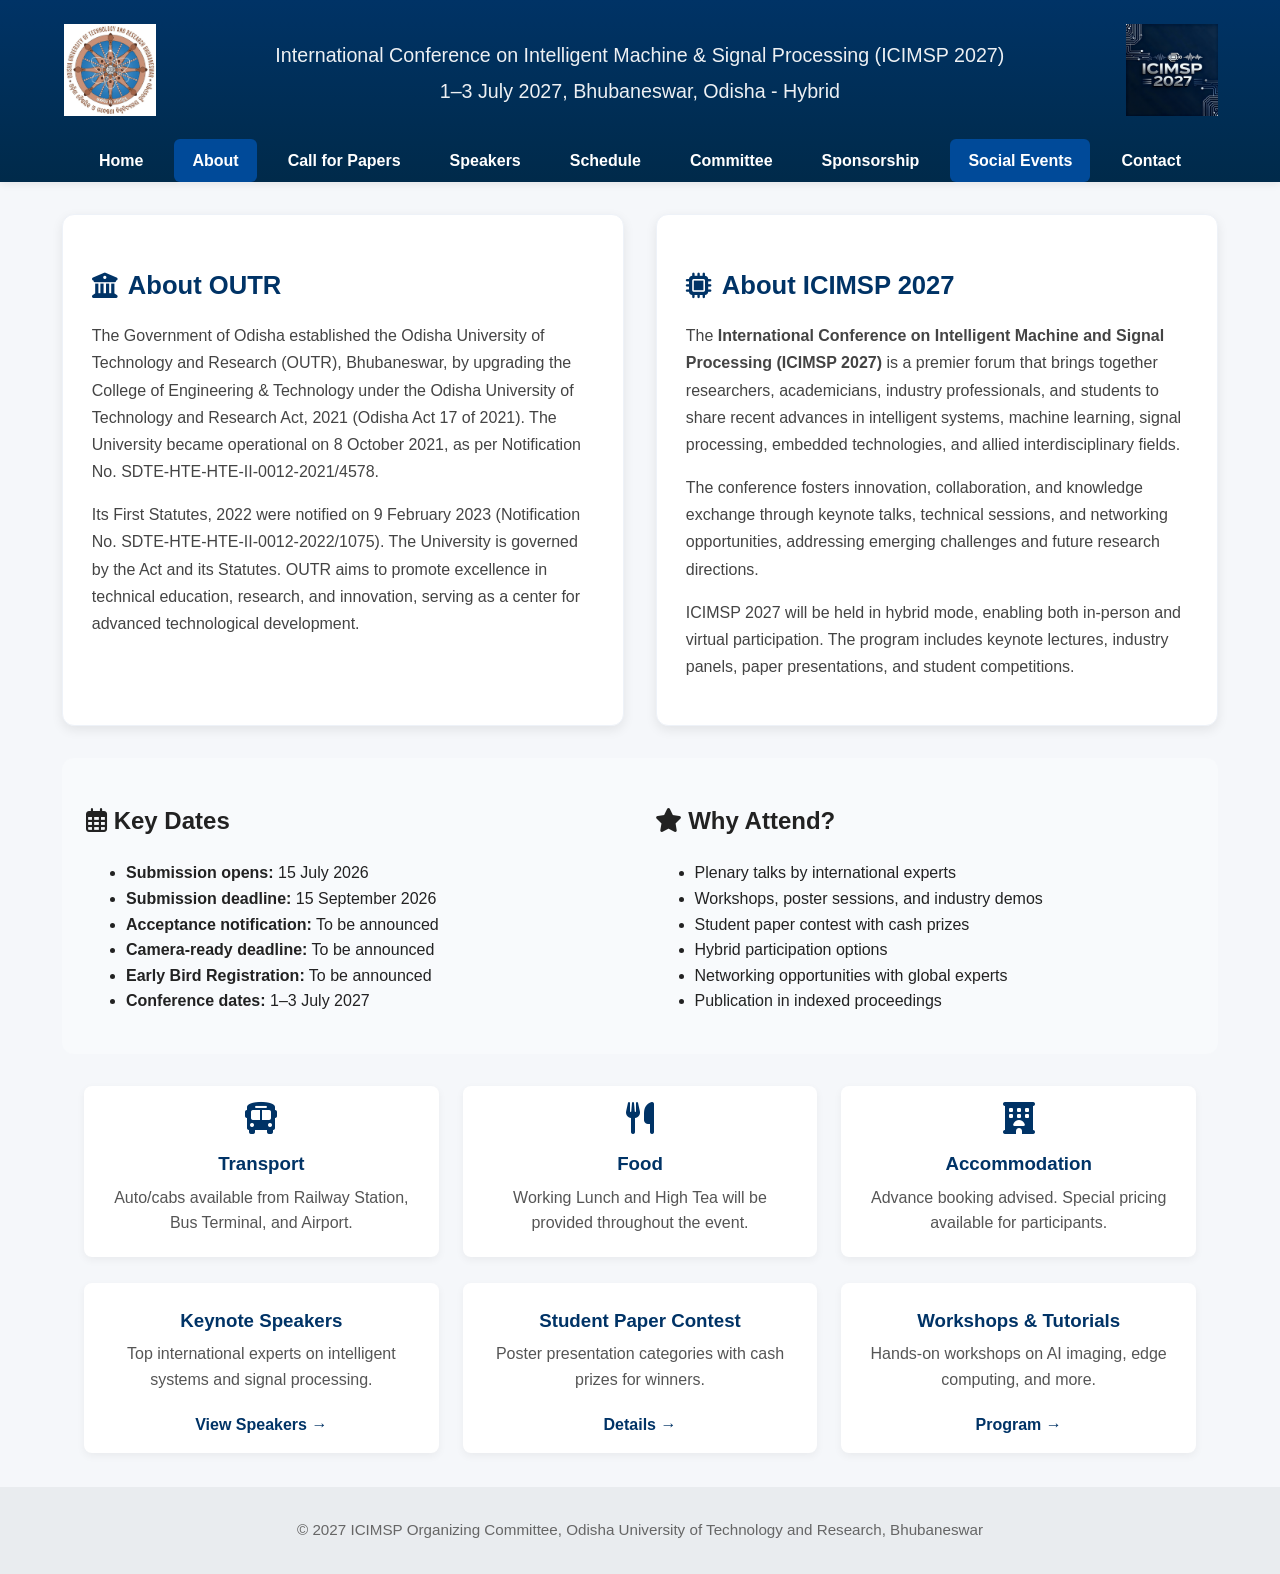
==== commit 8b70690c: "Add files via upload" ====
--- a/about.html
+++ b/about.html
@@ -232,6 +232,7 @@
       <li><a href="schedule.html">Schedule</a></li>
       <li><a href="committee.html">Committee</a></li>
       <li><a href="sponsorship.html">Sponsorship</a></li>
+      <li><a href="social-events.html" class="active">Social Events</a></li>
       <li><a href="contact.html">Contact</a></li>
     </ul>
   </nav>
